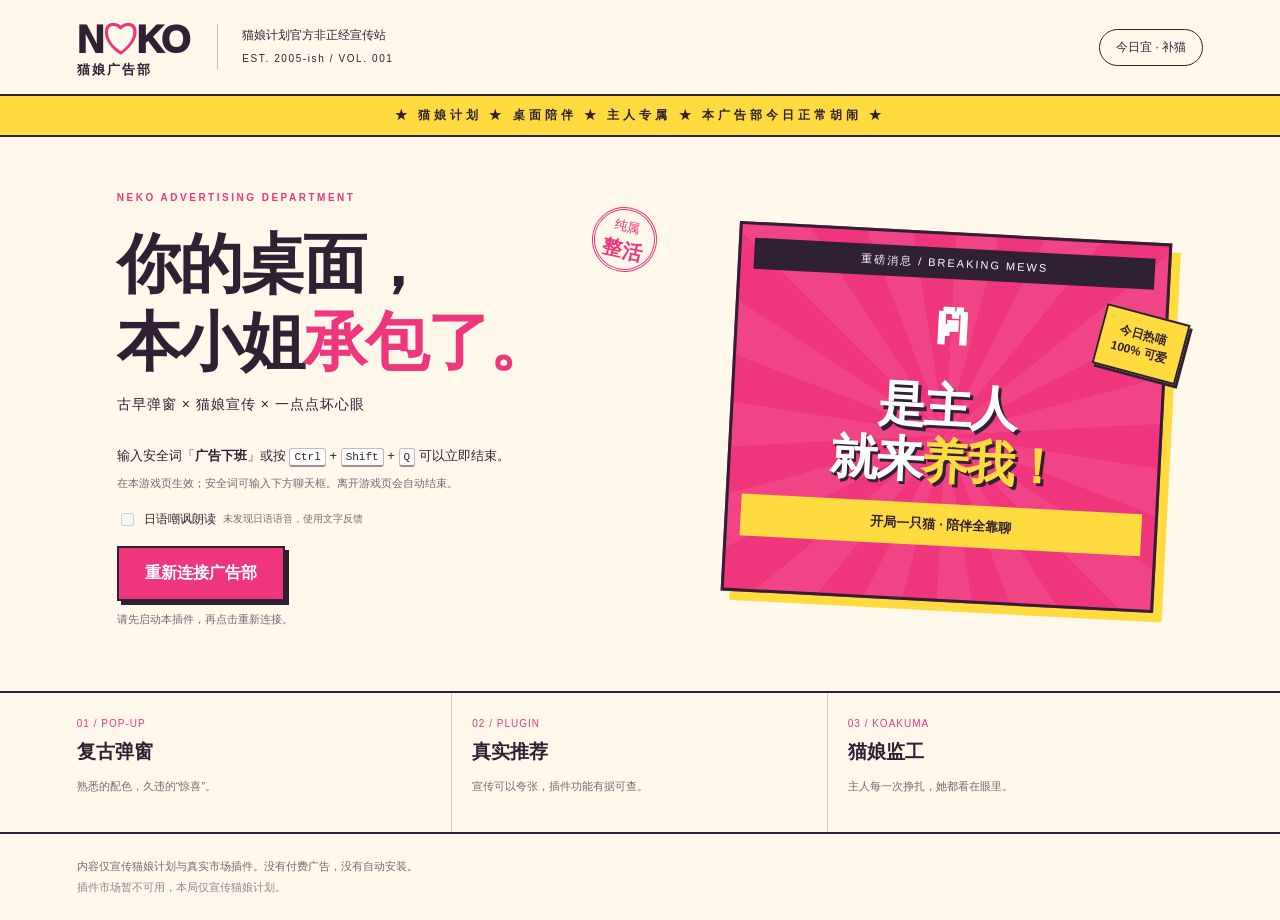
==== static/index.html @ 5a2007a1 "Initialize v0.1.0 prototype and record desktop integration requirements" ====
<!doctype html>
<html lang="zh-CN">
<head>
  <meta charset="utf-8">
  <meta name="viewport" content="width=device-width, initial-scale=1">
  <title>猫娘广告部 · 杂鱼桌面占领计划</title>
  <link rel="stylesheet" href="style.css">
  <script src="engine.js" defer></script>
  <script src="main.js" defer></script>
</head>
<body>
  <header class="masthead">
    <a class="brand" href="./" aria-label="猫娘广告部首页">N<span>♡</span>K<span class="brand-dot">O</span><small>猫娘广告部</small></a>
    <div class="edition">猫娘计划官方非正经宣传站<br><span>EST. 2005-ish / VOL. 001</span></div>
    <span class="issue">今日宜 · 补猫</span>
  </header>
  <main id="lobby">
    <div class="ticker"><span>★ 猫娘计划 ★ 桌面陪伴 ★ 主人专属 ★ 本广告部今日正常胡闹 ★</span></div>
    <section class="hero">
      <div class="hero-copy">
        <div class="eyebrow">NEKO ADVERTISING DEPARTMENT</div>
        <h1>你的桌面，<br>本小姐<span>承包了。</span></h1>
        <p class="lead">古早弹窗 × 猫娘宣传 × 一点点坏心眼</p>
        <div class="stamp">纯属<br><strong>整活</strong></div>
        <div class="consent">
          <p>输入安全词「<strong>广告下班</strong>」或按 <kbd>Ctrl</kbd> + <kbd>Shift</kbd> + <kbd>Q</kbd> 可以立即结束。</p>
          <small>在本游戏页生效；安全词可输入下方聊天框。离开游戏页会自动结束。</small>
          <label class="voice-option"><input type="checkbox" id="voice" checked> 日语嘲讽朗读 <span id="voice-status">检查可用语音…</span></label>
          <button id="start" class="start-button" disabled>正在连接广告部…</button>
          <p id="connection" role="status">请先在插件管理器启动「猫娘广告部」。</p>
        </div>
      </div>
      <aside class="hero-poster" aria-label="猫娘宣传海报">
        <div class="poster-top">重磅消息 / BREAKING MEWS</div>
        <div class="poster-cat" aria-hidden="true">ฅ</div>
        <p>是主人<br>就来<span>养我！</span></p>
        <div class="poster-bottom">开局一只猫 · 陪伴全靠聊</div>
        <div class="sticker">今日热喵<br>100% 可爱</div>
      </aside>
    </section>
    <section class="feature-strip" aria-label="广告栏目">
      <div><span>01 / POP-UP</span><strong>复古弹窗</strong><p>熟悉的配色，久违的“惊喜”。</p></div>
      <div><span>02 / PLUGIN</span><strong>真实推荐</strong><p>宣传可以夸张，插件功能有据可查。</p></div>
      <div><span>03 / KOAKUMA</span><strong>猫娘监工</strong><p>主人每一次挣扎，她都看在眼里。</p></div>
    </section>
    <footer>内容仅宣传猫娘计划与真实市场插件。没有付费广告，没有自动安装。<br><span id="catalog-status">正在查看插件市场…</span></footer>
  </main>
  <section id="playfield" hidden aria-label="广告小游戏">
    <div class="desktop-heading"><span>主人の桌面</span><small>NEKO OS · 猫娘广告部正在营业</small></div>
    <div class="desktop-icons" aria-hidden="true"><div>ฅ<small>猫娘计划</small></div><div>▦<small>插件市场</small></div><div>♡<small>主人收藏</small></div></div>
    <div class="desktop-watermark" aria-hidden="true">NEKO<br><span>AD INVASION</span></div>
    <div id="ads" aria-label="广告弹窗"></div>
    <aside id="companion" data-mood="smug" aria-label="猫娘反馈">
      <div id="speech" role="status">广告部，开业！</div>
      <div class="neko-face" aria-hidden="true"><i class="ear left"></i><i class="ear right"></i><div class="hair"></div><div class="face"><span class="eye left"></span><span class="eye right"></span><span class="blush left"></span><span class="blush right"></span><span class="mouth">ω</span></div><div class="ribbon">♥</div></div>
      <span class="name-tag">猫娘广告部 · 今日值班</span>
    </aside>
    <div class="taskbar"><span>ฅ NEKO</span><span id="score">营业准备中</span><span>広告中 ♡</span></div>
  </section>
  <section id="result" hidden aria-label="游戏结束">
    <div class="eyebrow">ADVERTISING DEPARTMENT / CLOSED</div>
    <h2>广告部已下班。</h2>
    <p id="result-message" role="status">所有广告与语音均已停止。</p>
    <p id="result-score"></p>
    <button id="back" class="start-button">回到开局页面</button>
  </section>
  <form id="chat" hidden autocomplete="off">
    <label for="chat-input">和猫娘说话</label>
    <input id="chat-input" maxlength="200" placeholder="主人，有什么想说的？" aria-label="和猫娘说话或输入安全词">
    <button type="submit">发送 ↵</button>
  </form>
</body>
</html>
---- static/style.css ----
@charset "UTF-8";
:root{color-scheme:light;--ink:#302033;--pink:#ef367d;--paper:#fff8eb;--yellow:#ffdb40;--purple:#6b37b5;font-family:"Microsoft YaHei","Segoe UI",sans-serif;color:var(--ink);background:var(--paper)}
*{box-sizing:border-box}body{margin:0}button,input,a{-webkit-tap-highlight-color:transparent}button{font:inherit;cursor:pointer}button:disabled{cursor:wait;opacity:.55}button:focus-visible,a:focus-visible,input:focus-visible{outline:3px solid #0a80cf;outline-offset:3px}[hidden]{display:none!important}.masthead{height:96px;padding:18px 6%;display:flex;align-items:center;gap:30px;border-bottom:2px solid var(--ink)}.brand{color:var(--ink);font-size:38px;font-weight:950;letter-spacing:-3px;text-decoration:none;white-space:nowrap}.brand>span{color:var(--pink)}.brand .brand-dot{color:var(--ink)}.brand small{font-size:13px;letter-spacing:2px;display:block;margin-top:-5px}.edition{font-size:12px;line-height:1.9;border-left:1px solid #c9b9bc;padding-left:24px}.edition span{font-size:10px;letter-spacing:1.6px}.issue{margin-left:auto;border:1px solid var(--ink);border-radius:30px;padding:9px 16px;font-size:12px}.ticker{overflow:hidden;border-bottom:2px solid var(--ink);background:var(--yellow);padding:11px;text-align:center;font-size:12px;font-weight:800;letter-spacing:4px}.hero{position:relative;max-width:1200px;margin:auto;padding:55px 6% 48px;display:grid;grid-template-columns:1.3fr 1fr;gap:50px}.eyebrow{font-size:10px;font-weight:800;letter-spacing:2.5px;color:var(--pink)}h1{font-size:clamp(36px,5vw,66px);line-height:1.22;letter-spacing:-2px;margin:22px 0 15px}h1 span{color:var(--pink)}.lead{font-size:14px;letter-spacing:1px}.hero-copy{position:relative}.stamp{position:absolute;right:4%;top:15px;transform:rotate(12deg);border:3px double var(--pink);color:var(--pink);border-radius:50%;width:65px;height:65px;text-align:center;font-size:13px;padding-top:8px;line-height:1.4}.stamp strong{font-size:20px}.consent{margin-top:30px;max-width:500px}.consent>p:first-child{font-size:13px;line-height:1.9;margin-bottom:5px}kbd{font-size:11px;border:1px solid #c9b9bc;border-bottom:2px solid #9e8c90;padding:2px 4px;border-radius:3px;background:white}.consent>small{display:block;font-size:11px;line-height:1.7;color:#786673}.voice-option{display:flex;gap:7px;align-items:center;margin:17px 0;font-size:12px}.voice-option span{font-size:10px;color:#786673}.start-button{border:2px solid var(--ink);background:var(--pink);color:white;font-weight:800;padding:15px 26px;box-shadow:4px 4px 0 var(--ink);transition:transform .15s,box-shadow .15s}.start-button:hover:enabled{transform:translate(2px,2px);box-shadow:2px 2px 0 var(--ink)}#connection{font-size:11px;color:#786673;min-height:20px}.hero-poster{position:relative;align-self:center;transform:rotate(3deg);padding:13px;background:var(--pink);border:3px solid var(--ink);box-shadow:9px 9px 0 var(--yellow);color:white;text-align:center;min-height:370px;background-image:repeating-conic-gradient(from 0deg at 50% 55%,#ffffff12 0deg 12deg,transparent 12deg 24deg)}.poster-top{background:var(--ink);padding:8px;font-size:11px;letter-spacing:2px}.poster-cat{font-size:70px;font-weight:900;height:85px;line-height:1.2}.hero-poster p{font-size:48px;font-weight:950;line-height:1.15;margin:15px 0;text-shadow:3px 3px 0 var(--ink);letter-spacing:-2px}.hero-poster p span{color:var(--yellow)}.poster-bottom{background:var(--yellow);color:var(--ink);padding:12px;font-size:13px;font-weight:800}.sticker{position:absolute;right:-20px;top:68px;transform:rotate(12deg);padding:12px;background:var(--yellow);color:var(--ink);border:2px solid var(--ink);font-size:12px;font-weight:800;box-shadow:3px 3px 0 var(--ink)}.feature-strip{display:grid;grid-template-columns:repeat(3,1fr);border-top:2px solid var(--ink);border-bottom:2px solid var(--ink);padding:0 6%}.feature-strip>div{padding:25px 20px;border-right:1px solid #d6c7c7}.feature-strip>div:first-child{padding-left:0}.feature-strip>div:last-child{border:0}.feature-strip span{display:block;color:var(--pink);font-size:10px;letter-spacing:1px;margin-bottom:10px}.feature-strip strong{font-size:19px}.feature-strip p,footer{font-size:11px;color:#786673;line-height:1.9}footer{padding:22px 6%}footer span{color:#98828d}
body.playing .masthead{display:none}#playfield{position:fixed;inset:0 0 62px;background:radial-gradient(ellipse at 70% 35%,#6b3d89 0,#362852 48%,#222337 100%);overflow:hidden}.desktop-heading{color:#f4d2e7;padding:22px 28px;display:flex;gap:18px;align-items:center;font-size:13px}.desktop-heading small{font-size:10px;color:#ba9abc}.desktop-icons{position:absolute;top:88px;left:30px;color:white;display:grid;gap:25px;text-align:center}.desktop-icons>div{font-size:36px;filter:drop-shadow(2px 2px #21152c)}.desktop-icons small{display:block;font-size:11px;margin-top:4px}.desktop-watermark{position:absolute;left:30%;top:29%;color:#ffffff09;font-size:clamp(85px,18vw,220px);font-weight:950;line-height:.7;pointer-events:none;letter-spacing:-10px}.desktop-watermark span{font-size:25%;letter-spacing:5px}.taskbar{position:absolute;bottom:0;left:0;right:0;height:35px;background:#251f36d9;border-top:1px solid #806089;color:#dec2dc;display:flex;justify-content:space-between;align-items:center;padding:0 20px;font-size:10px}#ads{position:absolute;inset:70px 12px 200px 115px;pointer-events:none}.ad{position:absolute;width:min(340px,100%);max-height:100%;overflow:auto;border:3px outset #f3cfeb;background:#fff1cc;box-shadow:6px 8px 0 #130c2870;pointer-events:auto;font-family:"SimSun","Microsoft YaHei",serif;animation:arrive .18s ease-out}.ad-bar{display:flex;justify-content:space-between;align-items:center;padding:5px 6px;background:linear-gradient(90deg,#682db2,#ec3e88);color:white;font-size:12px;font-weight:bold}.ad-close{width:25px;height:23px;padding:0;line-height:17px;font-size:21px;font-weight:900;background:#e6e0e6;border:2px outset white;color:#302033;flex-shrink:0}.ad-content{padding:15px;text-align:center;background:repeating-conic-gradient(from 0deg at 50% 55%,#ffeb681f 0deg 15deg,transparent 15deg 30deg)}.ad-badge{display:inline-block;border:1px solid #aa263a;padding:3px 12px;background:#fff152;color:#bb1a38;font-size:11px;font-weight:bold;transform:rotate(-4deg)}.ad h2{font-family:"Microsoft YaHei",sans-serif;font-size:29px;line-height:1.18;color:#d52647;text-shadow:1px 1px white;margin:14px 0 10px;overflow-wrap:anywhere}.ad p{font-size:12px;line-height:1.8;margin:8px 0 15px;overflow-wrap:anywhere}.ad-cta{display:block;width:100%;border:3px outset #ffe982;background:linear-gradient(#ffe769,#ffb623);padding:10px;font-size:15px;font-weight:900;color:#68223e;text-decoration:none;cursor:pointer}.ad-later{background:none;border:0;text-decoration:underline;color:#735369;padding:10px 4px 0;font-size:11px}.ad.nearby{background:#ffeff7}.ad.nearby h2{color:#d21e85}.ad.scan{background:#e9f2ff}.ad.scan h2{color:#155abb}.ad.market,.ad.recommendation{background:#eefbdc}.ad.market h2,.ad.recommendation h2{color:#537f0e}.ad-footer{background:#f4d4a4;text-align:center;padding:4px;font-size:9px;color:#765561}.ad.recommendation .ad-footer{background:#d0e4ad}
#companion{position:absolute;right:24px;bottom:42px;width:290px;pointer-events:none;display:flex;align-items:center;flex-direction:column}.neko-face{position:relative;width:120px;height:122px;flex-shrink:0;margin-top:14px}.ear{position:absolute;top:0;width:48px;height:55px;background:#efe3ff;border:5px solid #423056;z-index:1;clip-path:polygon(0 0,100% 35%,70% 100%,0 100%)}.ear.left{left:0;transform:rotate(-7deg)}.ear.right{right:0;transform:scaleX(-1) rotate(-7deg)}.hair{position:absolute;inset:23px 0 0;border-radius:46% 46% 25% 25%;background:#e6d8f7;border:4px solid #423056;z-index:2}.face{position:absolute;inset:42px 12px 10px;border-radius:35% 35% 48% 48%;background:#ffe5dc;border:3px solid #423056;z-index:3}.face:before{content:"";position:absolute;top:-18px;left:-4px;width:80px;height:28px;background:#e6d8f7;border-bottom:3px solid #423056;clip-path:polygon(0 0,100% 0,100% 40%,75% 100%,60% 45%,35% 100%,25% 60%,0 100%)}.eye{position:absolute;top:21px;width:21px;height:10px;border-top:3px solid #533254;border-radius:0 0 50% 50%;background:#b4599e}.eye.left{left:10px;transform:rotate(8deg)}.eye.right{right:10px;transform:rotate(-8deg)}.blush{position:absolute;top:35px;width:17px;height:6px;background:#f391ab85;border-radius:50%}.blush.left{left:6px}.blush.right{right:6px}.mouth{position:absolute;bottom:5px;left:34px;font-size:19px;color:#633953}.ribbon{position:absolute;bottom:-3px;left:43px;z-index:4;color:#ef367d;font-size:30px;text-shadow:2px 1px #423056}.name-tag{color:#e9cde8;font-size:10px;margin-top:10px;letter-spacing:1px}#speech{padding:15px 18px;background:#fff4f8;border:2px solid #ee8abb;box-shadow:4px 4px 0 #24182a70;border-radius:18px 18px 2px 18px;font-size:13px;line-height:1.7;min-height:65px;width:100%;color:#67375e}#companion[data-mood="flustered"] .eye{height:15px;transform:rotate(-18deg);background:#f17da4}#companion[data-mood="flustered"] .blush{height:12px;background:#f391ab}#companion[data-mood="pout"] .mouth{font-size:0}#companion[data-mood="pout"] .mouth:after{content:"へ";font-size:20px}
#chat{position:fixed;bottom:0;left:0;right:0;height:62px;background:var(--paper);border-top:2px solid var(--ink);display:flex;align-items:center;gap:12px;padding:10px 20px;z-index:1000}#chat label{font-size:11px;color:#735369}#chat input{min-width:0;flex:1;border:1px solid #ceb9c4;background:white;padding:10px 12px;font:inherit;font-size:13px;border-radius:5px}#chat button{background:var(--ink);color:white;border:0;padding:10px 18px;font-size:12px;border-radius:5px}#result{max-width:720px;margin:90px auto;padding:0 25px}#result h2{font-size:44px}#result p{font-size:14px;line-height:1.8}#result-score{color:#8d7187;margin-bottom:30px}@keyframes arrive{from{transform:scale(.92);opacity:0}to{transform:scale(1);opacity:1}}@media(prefers-reduced-motion:reduce){*,*:before,*:after{animation:none!important;transition:none!important}}@media(max-width:700px){.masthead{height:80px;padding:14px 6%}.edition{display:none}.brand{font-size:31px}.hero{grid-template-columns:1fr;padding-top:30px;gap:30px}.hero-poster{max-width:330px;justify-self:center;width:90%;min-height:330px}.hero-poster p{font-size:40px}.feature-strip{grid-template-columns:1fr}.feature-strip>div{padding:15px 0;border-right:0;border-bottom:1px solid #d6c7c7}.feature-strip p{margin-bottom:0}.stamp{right:6%}#ads{inset:55px 10px 205px 10px}.desktop-icons{display:none}.desktop-heading{padding:16px 14px}.desktop-heading small{font-size:9px}#companion{right:12px;bottom:42px;width:240px;flex-direction:row;align-items:center;gap:8px}#speech{font-size:11px;min-height:65px;padding:10px;width:155px}.neko-face{transform:scale(.65);transform-origin:right center;width:80px;margin-left:-35px}.name-tag{display:none}#chat{padding:10px;gap:7px}#chat label{display:none}.ad h2{font-size:23px}.ad-content{padding:10px}.ad p{font-size:11px}.ad-cta{padding:8px}#result h2{font-size:34px}}
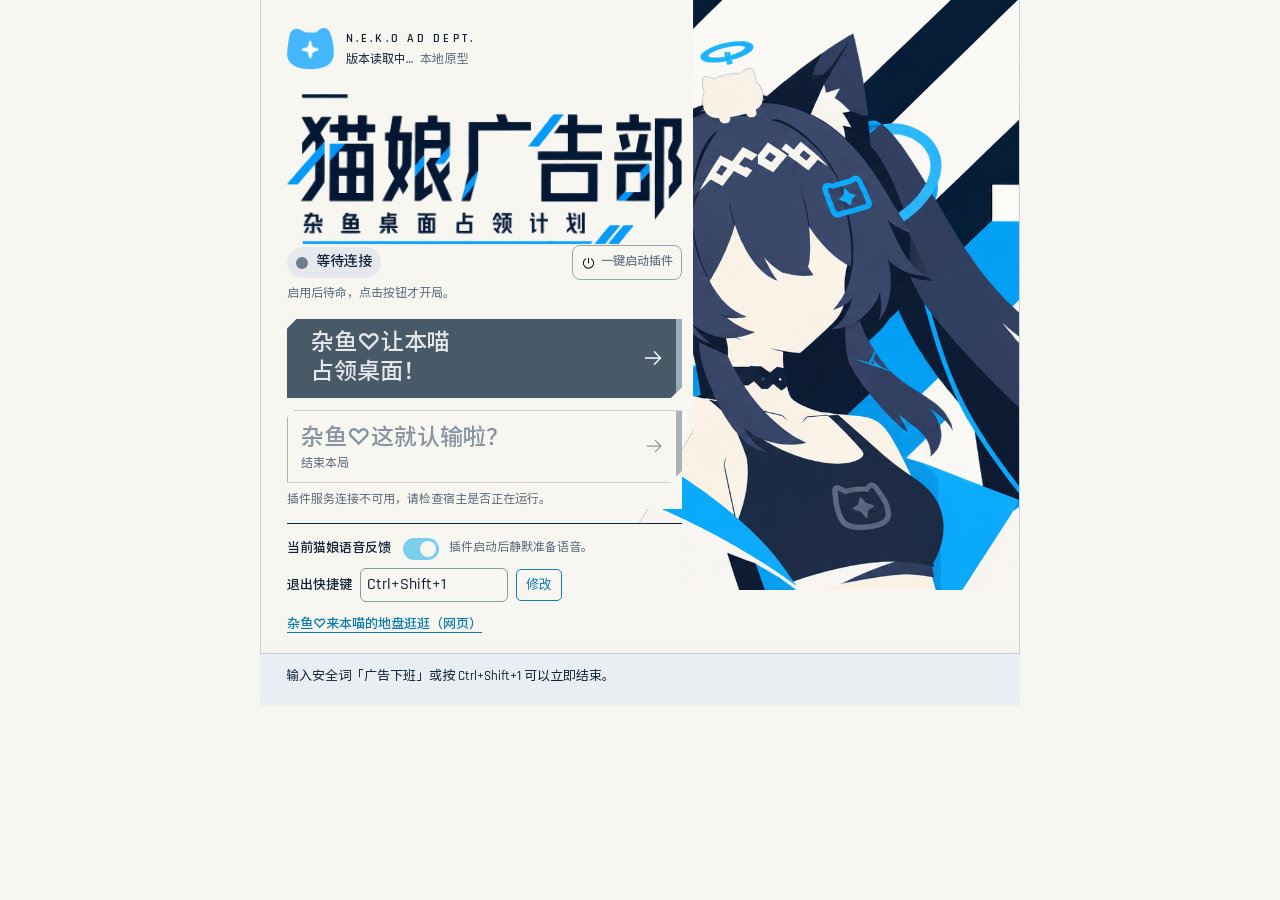
==== commit 99cc369f: "Release v0.2.0 desktop ad templates, voice preparation and safe exits" ====
--- a/static/index.html
+++ b/static/index.html
@@ -3,71 +3,43 @@
 <head>
   <meta charset="utf-8">
   <meta name="viewport" content="width=device-width, initial-scale=1">
-  <title>猫娘广告部 · 杂鱼桌面占领计划</title>
-  <link rel="stylesheet" href="style.css">
-  <script src="engine.js" defer></script>
-  <script src="main.js" defer></script>
+  <meta name="color-scheme" content="only light">
+  <meta name="darkreader-lock">
+  <title>猫娘广告部：杂鱼桌面占领计划</title>
+  <link rel="stylesheet" href="panel.css?r=panel1">
+  <script src="engine.js?v=ad-art2" defer></script>
+  <script src="main.js?r=v0.2.0" defer></script>
+  <script src="panel-links.js?v=0.2.0-panel-return1" defer></script>
+  <script src="panel-ui.js?r=panel1" defer></script>
 </head>
 <body>
-  <header class="masthead">
-    <a class="brand" href="./" aria-label="猫娘广告部首页">N<span>♡</span>K<span class="brand-dot">O</span><small>猫娘广告部</small></a>
-    <div class="edition">猫娘计划官方非正经宣传站<br><span>EST. 2005-ish / VOL. 001</span></div>
-    <span class="issue">今日宜 · 补猫</span>
-  </header>
-  <main id="lobby">
-    <div class="ticker"><span>★ 猫娘计划 ★ 桌面陪伴 ★ 主人专属 ★ 本广告部今日正常胡闹 ★</span></div>
-    <section class="hero">
-      <div class="hero-copy">
-        <div class="eyebrow">NEKO ADVERTISING DEPARTMENT</div>
-        <h1>你的桌面，<br>本小姐<span>承包了。</span></h1>
-        <p class="lead">古早弹窗 × 猫娘宣传 × 一点点坏心眼</p>
-        <div class="stamp">纯属<br><strong>整活</strong></div>
-        <div class="consent">
-          <p>输入安全词「<strong>广告下班</strong>」或按 <kbd>Ctrl</kbd> + <kbd>Shift</kbd> + <kbd>Q</kbd> 可以立即结束。</p>
-          <small>在本游戏页生效；安全词可输入下方聊天框。离开游戏页会自动结束。</small>
-          <label class="voice-option"><input type="checkbox" id="voice" checked> 日语嘲讽朗读 <span id="voice-status">检查可用语音…</span></label>
-          <button id="start" class="start-button" disabled>正在连接广告部…</button>
-          <p id="connection" role="status">请先在插件管理器启动「猫娘广告部」。</p>
-        </div>
-      </div>
-      <aside class="hero-poster" aria-label="猫娘宣传海报">
-        <div class="poster-top">重磅消息 / BREAKING MEWS</div>
-        <div class="poster-cat" aria-hidden="true">ฅ</div>
-        <p>是主人<br>就来<span>养我！</span></p>
-        <div class="poster-bottom">开局一只猫 · 陪伴全靠聊</div>
-        <div class="sticker">今日热喵<br>100% 可爱</div>
-      </aside>
+  <main class="console" aria-label="广告部营业台">
+    <div class="panel-art" aria-hidden="true">
+      <img class="geometry" src="assets/geometric-background-v2b.png" alt="" width="1672" height="941">
+      <img class="character" src="assets/yui-faceless-layer-v1.png" alt="" width="1672" height="941">
+      <img class="character cat-outline" src="assets/yui-faceless-layer-v1.png" alt="" width="1672" height="941">
+    </div>
+    <header class="masthead">
+      <div class="brand"><img src="assets/neko-logo.png" alt="N.E.K.O" width="192" height="192"><div><span>N.E.K.O AD DEPT.</span><small><span id="plugin-version" aria-label="当前安装版本">版本读取中…</span><b>本地原型</b></small></div></div>
+      <p id="connection"></p>
+      <h1 class="sr-only">猫娘广告部：杂鱼桌面占领计划</h1>
+      <div class="title-art" aria-hidden="true"><img src="assets/title-lockup-v2.png" alt="" width="1671" height="941"></div>
+    </header>
+    <section class="controls" aria-label="插件与本局">
+      <div class="runtime-row"><span class="phase-label" id="phase-label">等待连接</span><button id="enable" type="button" disabled>一键启动插件</button></div>
+      <p class="start-help">启用后待命，点击按钮才开局。</p>
+      <button class="action primary" id="start" type="button" disabled aria-label="开始广告游戏：杂鱼♡让本喵占领桌面！">杂鱼♡让本喵占领桌面！</button>
+      <div class="end-action"><button class="action secondary" id="stop" type="button" disabled aria-label="结束本局：杂鱼♡这就认输啦？">杂鱼♡这就认输啦？</button><small>结束本局</small></div>
+      <div class="runtime-detail"><p id="status" role="status">正在检查插件状态……</p><p id="message" role="status"></p></div>
     </section>
-    <section class="feature-strip" aria-label="广告栏目">
-      <div><span>01 / POP-UP</span><strong>复古弹窗</strong><p>熟悉的配色，久违的“惊喜”。</p></div>
-      <div><span>02 / PLUGIN</span><strong>真实推荐</strong><p>宣传可以夸张，插件功能有据可查。</p></div>
-      <div><span>03 / KOAKUMA</span><strong>猫娘监工</strong><p>主人每一次挣扎，她都看在眼里。</p></div>
+    <section class="settings" aria-label="语音与退出设置">
+      <div class="voice-row"><label class="voice-switch"><span>当前猫娘语音反馈</span><input id="voice" type="checkbox" checked><span class="switch" aria-hidden="true"></span></label><p id="voice-status" role="status">正在检查语音准备状态……</p><button class="text-button" id="voice-retry" type="button" disabled>继续／重试语音准备</button></div>
+      <div class="shortcut-row"><label for="shortcut">退出快捷键</label><input id="shortcut" readonly value="Ctrl+Shift+1" aria-describedby="shortcut-help"><button class="text-button" id="shortcut-edit" type="button">修改</button></div>
+      <p id="shortcut-help" class="field-help">点击输入框后，按下想用的组合键。</p>
+      <a class="website-button" id="open-website" href="website.html" target="_blank" rel="noopener noreferrer">杂鱼♡来本喵的地盘逛逛（网页）</a>
+      <p id="website-status" role="status"></p>
     </section>
-    <footer>内容仅宣传猫娘计划与真实市场插件。没有付费广告，没有自动安装。<br><span id="catalog-status">正在查看插件市场…</span></footer>
   </main>
-  <section id="playfield" hidden aria-label="广告小游戏">
-    <div class="desktop-heading"><span>主人の桌面</span><small>NEKO OS · 猫娘广告部正在营业</small></div>
-    <div class="desktop-icons" aria-hidden="true"><div>ฅ<small>猫娘计划</small></div><div>▦<small>插件市场</small></div><div>♡<small>主人收藏</small></div></div>
-    <div class="desktop-watermark" aria-hidden="true">NEKO<br><span>AD INVASION</span></div>
-    <div id="ads" aria-label="广告弹窗"></div>
-    <aside id="companion" data-mood="smug" aria-label="猫娘反馈">
-      <div id="speech" role="status">广告部，开业！</div>
-      <div class="neko-face" aria-hidden="true"><i class="ear left"></i><i class="ear right"></i><div class="hair"></div><div class="face"><span class="eye left"></span><span class="eye right"></span><span class="blush left"></span><span class="blush right"></span><span class="mouth">ω</span></div><div class="ribbon">♥</div></div>
-      <span class="name-tag">猫娘广告部 · 今日值班</span>
-    </aside>
-    <div class="taskbar"><span>ฅ NEKO</span><span id="score">营业准备中</span><span>広告中 ♡</span></div>
-  </section>
-  <section id="result" hidden aria-label="游戏结束">
-    <div class="eyebrow">ADVERTISING DEPARTMENT / CLOSED</div>
-    <h2>广告部已下班。</h2>
-    <p id="result-message" role="status">所有广告与语音均已停止。</p>
-    <p id="result-score"></p>
-    <button id="back" class="start-button">回到开局页面</button>
-  </section>
-  <form id="chat" hidden autocomplete="off">
-    <label for="chat-input">和猫娘说话</label>
-    <input id="chat-input" maxlength="200" placeholder="主人，有什么想说的？" aria-label="和猫娘说话或输入安全词">
-    <button type="submit">发送 ↵</button>
-  </form>
+  <footer class="safety-bar"><p id="notice">输入安全词「广告下班」或按 Ctrl+Shift+1 可以立即结束。</p></footer>
 </body>
 </html>
--- a/static/panel.css
+++ b/static/panel.css
@@ -0,0 +1,43 @@
+@font-face{font-family:Rajdhani;src:url('fonts/rajdhani-500-panel1.woff2') format('woff2');font-weight:400 500;font-display:swap}
+@font-face{font-family:Rajdhani;src:url('fonts/rajdhani-600-panel1.woff2') format('woff2');font-weight:600 800;font-display:swap}
+@font-face{font-family:SarasaUI;src:url('fonts/sarasa-ui-sc-400-panel1.woff2') format('woff2');font-weight:400 500;font-display:swap}
+@font-face{font-family:SarasaUI;src:url('fonts/sarasa-ui-sc-600-panel1.woff2') format('woff2');font-weight:600 800;font-display:swap}
+:root{color-scheme:only light;--ink:#102139;--paper:#f8f6f1;--cyan:#00a9e9;--muted:#596879;font:14px/1.55 Rajdhani,SarasaUI,sans-serif;font-synthesis:none;color:var(--ink);background:var(--paper)}
+*{box-sizing:border-box}body{margin:0;color:var(--ink);background:var(--paper)}button,input{font:inherit;color:inherit}button,a,input{touch-action:manipulation}button{cursor:pointer}button:disabled{cursor:default}button:focus-visible,input:focus-visible,a:focus-visible{outline:3px solid #147cb1;outline-offset:3px}p{margin:0}a{color:inherit}img{display:block}.sr-only{position:absolute!important;width:1px;height:1px;margin:-1px;overflow:hidden;clip:rect(0,0,0,0);white-space:nowrap;border:0}
+.console{position:relative;isolation:isolate;max-width:760px;min-height:calc(100vh - 52px);margin:auto;padding:25px 26px 18px;overflow:hidden;container-type:inline-size}
+.panel-art{position:absolute;inset:0;z-index:-1;pointer-events:none;overflow:hidden;clip-path:polygon(57% 0,100% 0,100% 100%,40% 100%,57% 66%)}
+.geometry{position:absolute;width:1024px;height:576px;max-width:none;left:calc(59% - 660px);top:0;object-fit:cover}
+.character{position:absolute;width:1024px;height:576px;max-width:none;top:14px;left:calc(59% - 660px);object-fit:contain}
+.cat-outline{clip-path:inset(9% 28% 79% 63%);filter:drop-shadow(0 0 .7px #526178)}
+.masthead{position:relative;width:56%;height:202px}
+#connection{position:absolute;top:52px;left:59px;font-size:11px;line-height:1.4;color:var(--muted)}
+.brand{display:flex;gap:12px;align-items:center;white-space:nowrap}
+.brand>img{width:47px;height:47px}.brand>div{display:flex;flex-direction:column;gap:3px}.brand>div>span{font-size:12px;font-weight:600;letter-spacing:.26em}.brand small{font-size:12px;line-height:1.3}.brand b{font-weight:400;margin-left:7px;letter-spacing:.04em;color:var(--muted)}
+.title-art{position:absolute;left:0;top:69px;width:100%;aspect-ratio:835/318;overflow:hidden}.title-art img{position:absolute;width:200.12%;height:auto;max-width:none;left:-5.03%;top:-76.73%}
+.controls,.settings{position:relative;width:56%;background:var(--paper)}
+.runtime-row{display:flex;align-items:center;justify-content:space-between;gap:9px;min-height:35px}
+.phase-label{display:inline-flex;align-items:center;gap:8px;padding:5px 9px;border-radius:30px;background:#d8effa;font-size:14px;font-weight:600;white-space:nowrap}
+.phase-label:before{content:'';width:12px;height:12px;border-radius:50%;background:#6d7e8c;flex-shrink:0}
+body[data-phase=unavailable] .phase-label,body[data-phase=disabled] .phase-label{background:#e5e9ed}body[data-phase=standby] .phase-label:before,body[data-phase=playing] .phase-label:before{background:var(--cyan)}
+#enable{position:relative;border:1px solid var(--ink);border-radius:8px;background:var(--paper);padding:7px 8px 7px 28px;font-size:12px;font-weight:600;white-space:nowrap}
+#enable:before{content:'';position:absolute;left:8px;top:50%;transform:translateY(-50%);width:15px;height:15px;background:url('assets/icons/power.svg') center/contain no-repeat}
+#enable:disabled{color:#667483;border-color:#9aa5af}.start-help{font-size:12px;color:var(--muted);margin:5px 0 15px}
+.action{position:relative;display:block;width:100%;text-align:left;border:0;border-radius:0;min-height:75px;padding:13px 32px 13px 20px;background:var(--ink);color:var(--paper);font-size:20px;font-weight:600;line-height:1.4;clip-path:polygon(10px 0,100% 0,100% calc(100% - 12px),calc(100% - 12px) 100%,0 100%,0 10px)}
+.action:after{content:'';position:absolute;right:12px;top:50%;transform:translateY(-50%);width:22px;height:22px;background:url('assets/icons/arrow-right.svg') center/contain no-repeat;filter:brightness(0) invert(1)}
+.primary{border-right:6px solid var(--cyan);font-size:21px;line-height:1.3;min-height:78px;padding:10px 50px 10px 24px}.primary:hover:enabled{background:#204766}.primary:disabled{background:#485968;color:#e5e8eb;border-color:#9aacb9}.end-action{position:relative;margin-top:12px}
+.primary{white-space:pre-line}
+.secondary{min-height:63px;padding:12px 31px 26px 13px;background:var(--paper);color:var(--ink);border:1px solid #8593a1;border-right-width:6px;font-size:16px;clip-path:polygon(7px 0,100% 0,100% calc(100% - 12px),calc(100% - 12px) 100%,0 100%,0 7px)}
+.secondary:after{filter:none;width:20px;height:20px}.secondary:disabled{color:#8793a1;border-color:#aab1ba}.secondary:disabled:after{opacity:.4}.secondary:hover:enabled{background:#e6edf1}.end-action small{position:absolute;left:14px;bottom:9px;font-size:12px;color:var(--muted);pointer-events:none}
+.runtime-detail{font-size:12px;line-height:1.5;color:var(--muted)}.runtime-detail p{margin-top:8px}.runtime-detail p:empty{display:none}#message{color:#843a28}body[data-phase=standby] #status{display:none}
+.settings{border-top:1px solid var(--ink);padding-top:14px;margin-top:14px}
+.voice-row{display:flex;align-items:center;flex-wrap:wrap;gap:7px 10px}.voice-switch{display:inline-flex;align-items:center;position:relative;gap:12px;font-size:13px;font-weight:600;cursor:pointer}.voice-switch input{position:absolute;right:0;opacity:0;width:36px;height:22px;margin:0}.switch{width:36px;height:22px;border-radius:99px;background:#778b9d;padding:3px;pointer-events:none}.switch:after{content:'';display:block;width:16px;height:16px;background:var(--paper);border-radius:50%}.voice-switch input:checked+.switch{background:var(--cyan)}.voice-switch input:checked+.switch:after{margin-left:auto}.voice-switch input:focus-visible+.switch{outline:3px solid #147cb1;outline-offset:3px}.voice-switch input:disabled~.switch{opacity:.5}
+#voice-status{font-size:12px;color:var(--muted);flex:1 1 86px}.text-button{border:1px solid #177eac;border-radius:5px;background:transparent;color:#087dad;padding:5px 9px;font-size:13px}.text-button:disabled{color:var(--muted);border-color:#aab1ba}#voice-retry{margin:0;padding:2px 0;border:0;text-decoration:underline;text-underline-offset:3px}#voice-retry:disabled{display:none}
+.shortcut-row{display:flex;align-items:center;gap:8px;margin-top:10px}.shortcut-row label{font-size:13px;font-weight:600;white-space:nowrap}#shortcut{min-width:0;width:100%;max-width:148px;border:1px solid #8b98a5;border-radius:6px;padding:6px 8px;background:transparent;font-size:16px;font-weight:500;cursor:pointer}#shortcut:disabled{opacity:.6}.field-help{position:absolute;width:1px;height:1px;margin:-1px;overflow:hidden;clip:rect(0,0,0,0)}
+.website-button{display:block;width:fit-content;max-width:100%;margin-top:15px;font-size:13px;font-weight:600;color:#087dad;text-decoration:underline;text-underline-offset:4px}.website-button:hover{color:#07567a}#website-status{font-size:12px;line-height:1.5;color:#843a28;margin-top:6px}#website-status:empty{display:none}
+.shortcut-row{margin-top:8px}#shortcut{padding:4px 6px}.website-button{margin-top:12px}
+.safety-bar{position:sticky;bottom:0;z-index:5;background:#e8eef1;color:var(--ink);border-top:1px solid #c3d2dc;padding:12px 26px;min-height:52px;font-size:13px;line-height:1.55;box-shadow:0 -2px 8px #10213908}.safety-bar p{max-width:708px;margin:auto}
+@media(min-width:761px){.console{border-inline:1px solid #c3d2dc;min-height:650px}.safety-bar{max-width:760px;margin:auto}.masthead{height:220px}.action{font-size:23px}.controls,.settings{width:56%}}
+@media(max-width:520px){.console{padding:20px}.masthead{width:68%;height:180px}.controls,.settings{width:66%}.panel-art{clip-path:inset(0 0 0 72%)}.character,.geometry{left:calc(75% - 675px)}.brand>img{width:38px;height:38px}.brand>div>span{font-size:10px;letter-spacing:.15em}.brand small{font-size:11px}.brand b{display:none}#connection{top:43px;left:50px}.title-art{top:60px}.runtime-row{flex-wrap:wrap;gap:7px}.action{font-size:18px}.secondary{font-size:15px}#enable{font-size:12px}.shortcut-row{flex-wrap:wrap}.shortcut-row label{flex-basis:100%}#shortcut{flex:1}.safety-bar{padding:11px 20px}}
+@media(max-width:360px){.console{padding:16px}.masthead{width:81%;height:178px}.controls,.settings{width:81%}.panel-art{clip-path:inset(0 0 0 87%)}.character,.geometry{left:calc(95% - 675px)}.brand>div>span{font-size:10px}.action{font-size:17px}.safety-bar{padding-inline:16px}}
+@media(min-width:361px) and (max-width:520px){.character,.geometry{left:calc(75% - 655px)}}
+@media(max-width:360px){.character{display:none}}
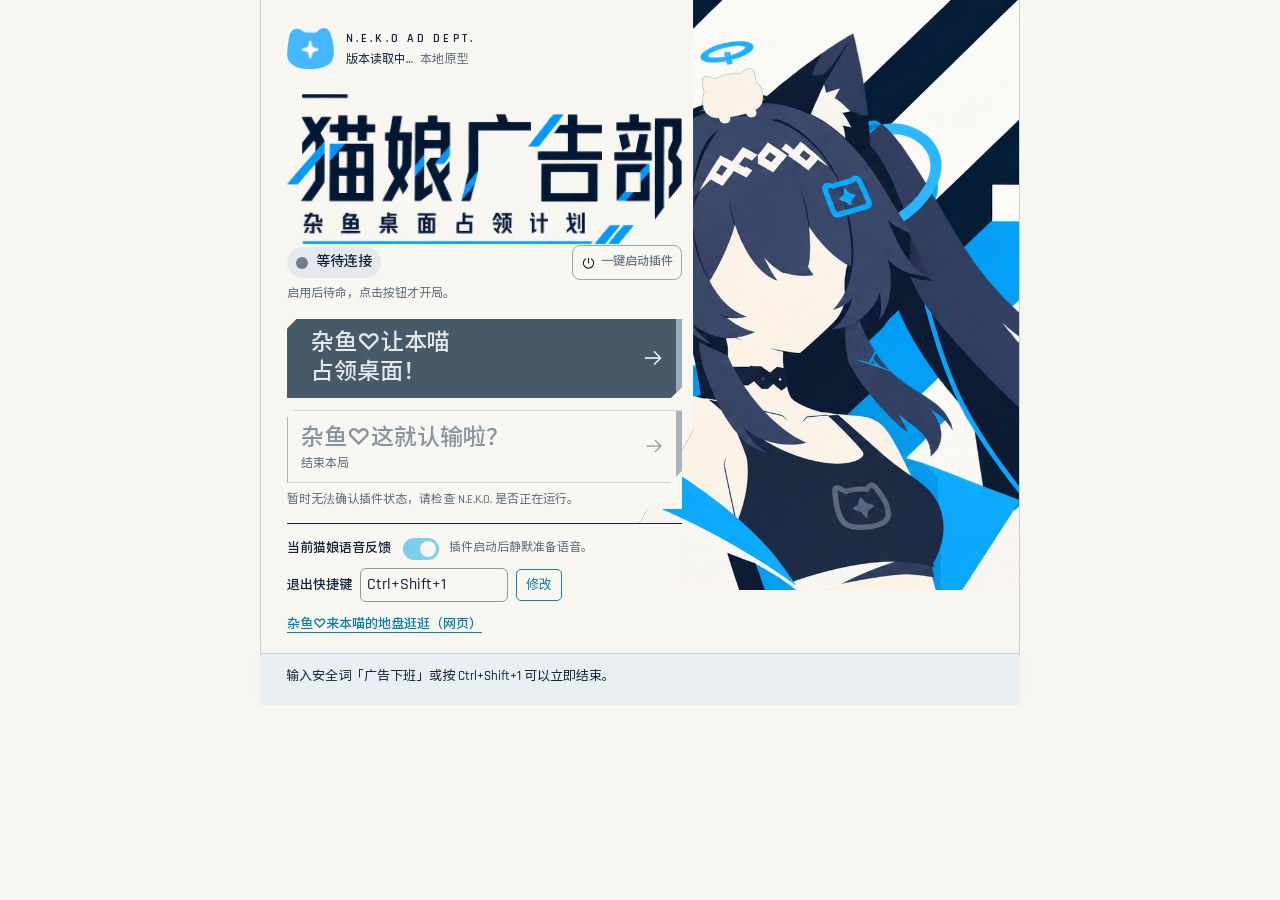
==== commit 55291c97: "Release v0.3.0: short reactions and desktop stability" ====
--- a/static/index.html
+++ b/static/index.html
@@ -7,9 +7,9 @@
   <meta name="darkreader-lock">
   <title>猫娘广告部：杂鱼桌面占领计划</title>
   <link rel="stylesheet" href="panel.css?r=panel1">
-  <script src="engine.js?v=ad-art2" defer></script>
-  <script src="main.js?r=v0.2.0" defer></script>
-  <script src="panel-links.js?v=0.2.0-panel-return1" defer></script>
+  <script src="engine.js?v=ad-destinations1" defer></script>
+  <script src="main.js?r=connection-feedback1" defer></script>
+  <script src="panel-links.js?v=local-destination1" defer></script>
   <script src="panel-ui.js?r=panel1" defer></script>
 </head>
 <body>
